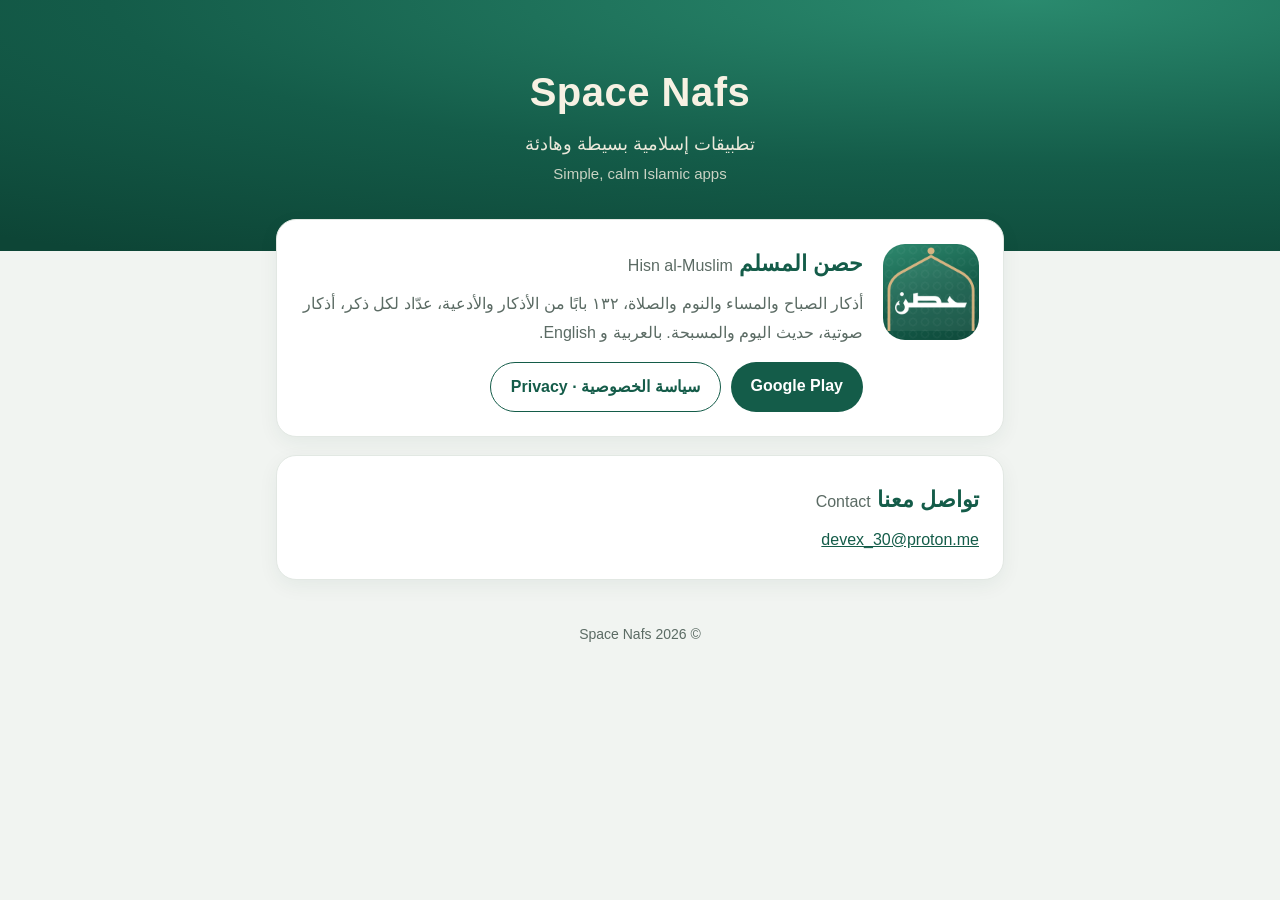
==== index.html @ 7cba7d42 "Add Space Nafs website and Hisn al-Muslim privacy policy Co-Authored-By: Claude Opus 5.5 <noreply@an" ====
<!DOCTYPE html>
<html lang="ar" dir="rtl">
<head>
<meta charset="utf-8">
<meta name="viewport" content="width=device-width,initial-scale=1">
<title>Space Nafs</title>
<meta name="description" content="Space Nafs - تطبيقات إسلامية بسيطة وهادئة">
<link rel="icon" href="hisn-logo.png">
<link rel="stylesheet" href="style.css">
</head>
<body>
<header class="hero">
  <h1>Space Nafs</h1>
  <p>تطبيقات إسلامية بسيطة وهادئة</p>
  <p class="en" dir="ltr">Simple, calm Islamic apps</p>
</header>

<main>
  <section class="card app">
    <img src="hisn-logo.png" alt="حصن المسلم" width="96" height="96">
    <div class="info">
      <h2>حصن المسلم <span dir="ltr">Hisn al-Muslim</span></h2>
      <p>أذكار الصباح والمساء والنوم والصلاة، ١٣٢ بابًا من الأذكار والأدعية، عدّاد لكل ذكر، أذكار صوتية، حديث اليوم والمسبحة. بالعربية و English.</p>
      <div class="btns">
        <a class="btn" href="https://play.google.com/store/apps/details?id=com.appx.zikr">Google Play</a>
        <a class="btn ghost" href="privacy.html">سياسة الخصوصية · Privacy</a>
      </div>
    </div>
  </section>

  <section class="card contact">
    <h2>تواصل معنا <span dir="ltr">Contact</span></h2>
    <p><a href="mailto:devex_30@proton.me" dir="ltr">devex_30@proton.me</a></p>
  </section>
</main>

<footer>© 2026 Space Nafs</footer>
</body>
</html>
---- style.css ----
*{box-sizing:border-box;margin:0;padding:0}
:root{--teal:#145C49;--teal2:#0D4536;--gold:#D5B481;--bg:#f1f4f1;--card:#fff;--text:#1d2b26;--muted:#5b6b64;--line:#e2e8e3}
body{font-family:"Segoe UI",Tahoma,"Noto Sans Arabic",Arial,sans-serif;background:var(--bg);color:var(--text);line-height:1.8}
.hero{background:radial-gradient(130% 120% at 80% 0%,#2A8A6E 0%,#145C49 55%,#0D4536 100%);color:#F7F1E3;text-align:center;padding:56px 16px 64px}
.hero h1{font-size:40px;letter-spacing:.5px}
.hero p{font-size:18px;opacity:.95}
.hero .en{font-size:15px;opacity:.8}
main{max-width:760px;margin:-32px auto 0;padding:0 16px}
.card{background:var(--card);border:1px solid var(--line);border-radius:20px;padding:24px;margin-bottom:18px;box-shadow:0 6px 20px rgba(13,69,54,.06)}
.app{display:flex;gap:20px;align-items:flex-start}
.app img{border-radius:22px;flex:none}
h2{font-size:22px;color:var(--teal);margin-bottom:6px}
h2 span{font-size:16px;color:var(--muted);font-weight:500}
.info p{color:var(--muted)}
.btns{display:flex;flex-wrap:wrap;gap:10px;margin-top:14px}
.btn{display:inline-block;padding:10px 20px;border-radius:999px;background:var(--teal);color:#fff;text-decoration:none;font-weight:600}
.btn.ghost{background:transparent;color:var(--teal);border:1.5px solid var(--teal)}
a{color:var(--teal)}
footer{text-align:center;color:var(--muted);font-size:14px;padding:24px 16px 40px}
.policy h2{margin-top:22px}
.policy h3{font-size:18px;color:var(--teal);margin-top:18px}
.policy ul{padding-inline-start:22px}
.policy .date{color:var(--muted);font-size:14px}
.back{display:inline-block;margin:20px 0 0}
@media (max-width:560px){.app{flex-direction:column;align-items:center;text-align:center}.btns{justify-content:center}}
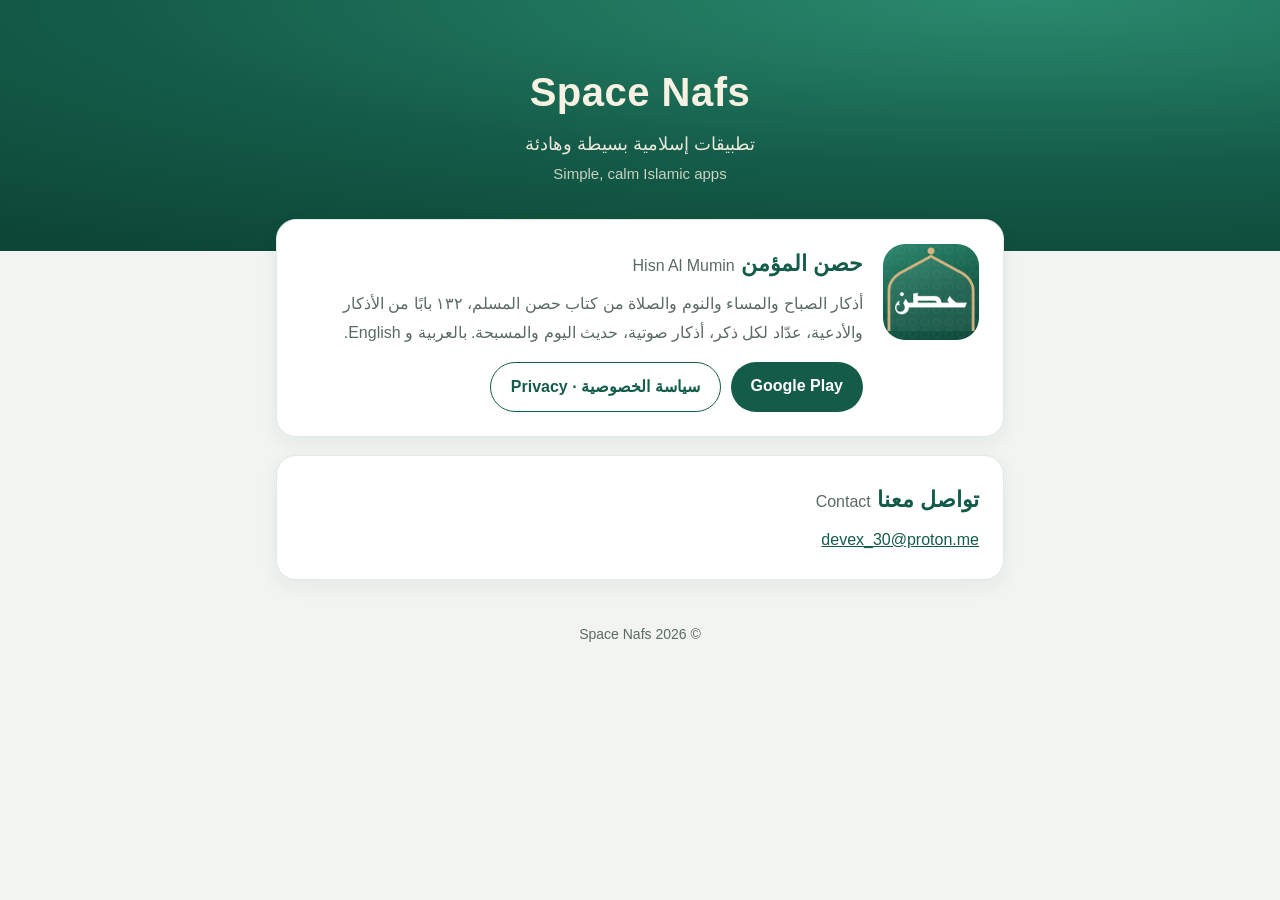
==== commit ca36e4eb: "Rename app to Hisn Al Mumin on website and privacy policy Co-Authored-By: Claude Opus 5.5 <noreply@a" ====
--- a/index.html
+++ b/index.html
@@ -17,10 +17,10 @@
 
 <main>
   <section class="card app">
-    <img src="hisn-logo.png" alt="حصن المسلم" width="96" height="96">
+    <img src="hisn-logo.png" alt="حصن المؤمن" width="96" height="96">
     <div class="info">
-      <h2>حصن المسلم <span dir="ltr">Hisn al-Muslim</span></h2>
-      <p>أذكار الصباح والمساء والنوم والصلاة، ١٣٢ بابًا من الأذكار والأدعية، عدّاد لكل ذكر، أذكار صوتية، حديث اليوم والمسبحة. بالعربية و English.</p>
+      <h2>حصن المؤمن <span dir="ltr">Hisn Al Mumin</span></h2>
+      <p>أذكار الصباح والمساء والنوم والصلاة من كتاب حصن المسلم، ١٣٢ بابًا من الأذكار والأدعية، عدّاد لكل ذكر، أذكار صوتية، حديث اليوم والمسبحة. بالعربية و English.</p>
       <div class="btns">
         <a class="btn" href="https://play.google.com/store/apps/details?id=com.appx.zikr">Google Play</a>
         <a class="btn ghost" href="privacy.html">سياسة الخصوصية · Privacy</a>
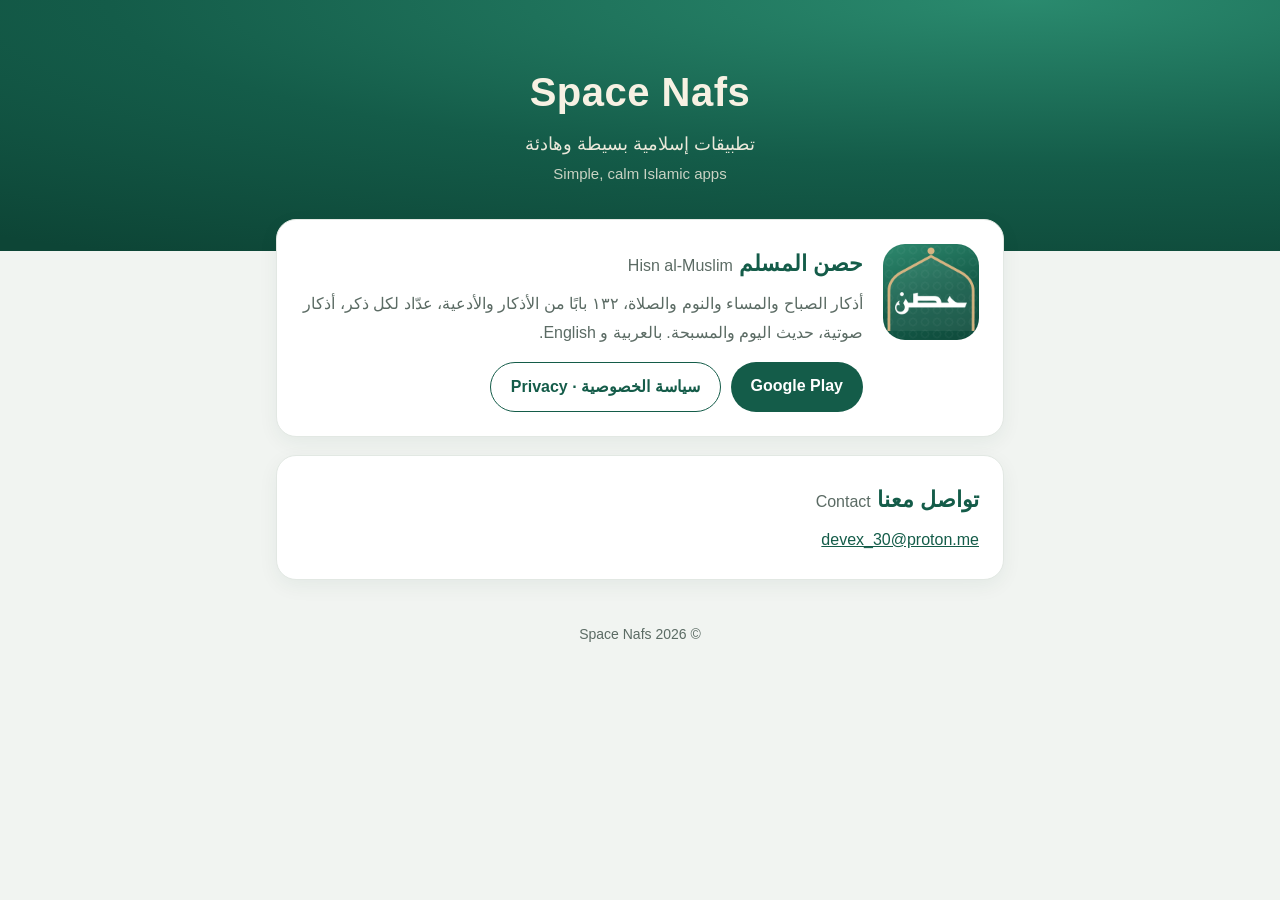
==== commit 7387f056: "Keep app name Hisn al-Muslim (revert rename) Co-Authored-By: Claude Opus 5.5 <noreply@anthropic.com>" ====
--- a/index.html
+++ b/index.html
@@ -17,10 +17,10 @@
 
 <main>
   <section class="card app">
-    <img src="hisn-logo.png" alt="حصن المؤمن" width="96" height="96">
+    <img src="hisn-logo.png" alt="حصن المسلم" width="96" height="96">
     <div class="info">
-      <h2>حصن المؤمن <span dir="ltr">Hisn Al Mumin</span></h2>
-      <p>أذكار الصباح والمساء والنوم والصلاة من كتاب حصن المسلم، ١٣٢ بابًا من الأذكار والأدعية، عدّاد لكل ذكر، أذكار صوتية، حديث اليوم والمسبحة. بالعربية و English.</p>
+      <h2>حصن المسلم <span dir="ltr">Hisn al-Muslim</span></h2>
+      <p>أذكار الصباح والمساء والنوم والصلاة، ١٣٢ بابًا من الأذكار والأدعية، عدّاد لكل ذكر، أذكار صوتية، حديث اليوم والمسبحة. بالعربية و English.</p>
       <div class="btns">
         <a class="btn" href="https://play.google.com/store/apps/details?id=com.appx.zikr">Google Play</a>
         <a class="btn ghost" href="privacy.html">سياسة الخصوصية · Privacy</a>
